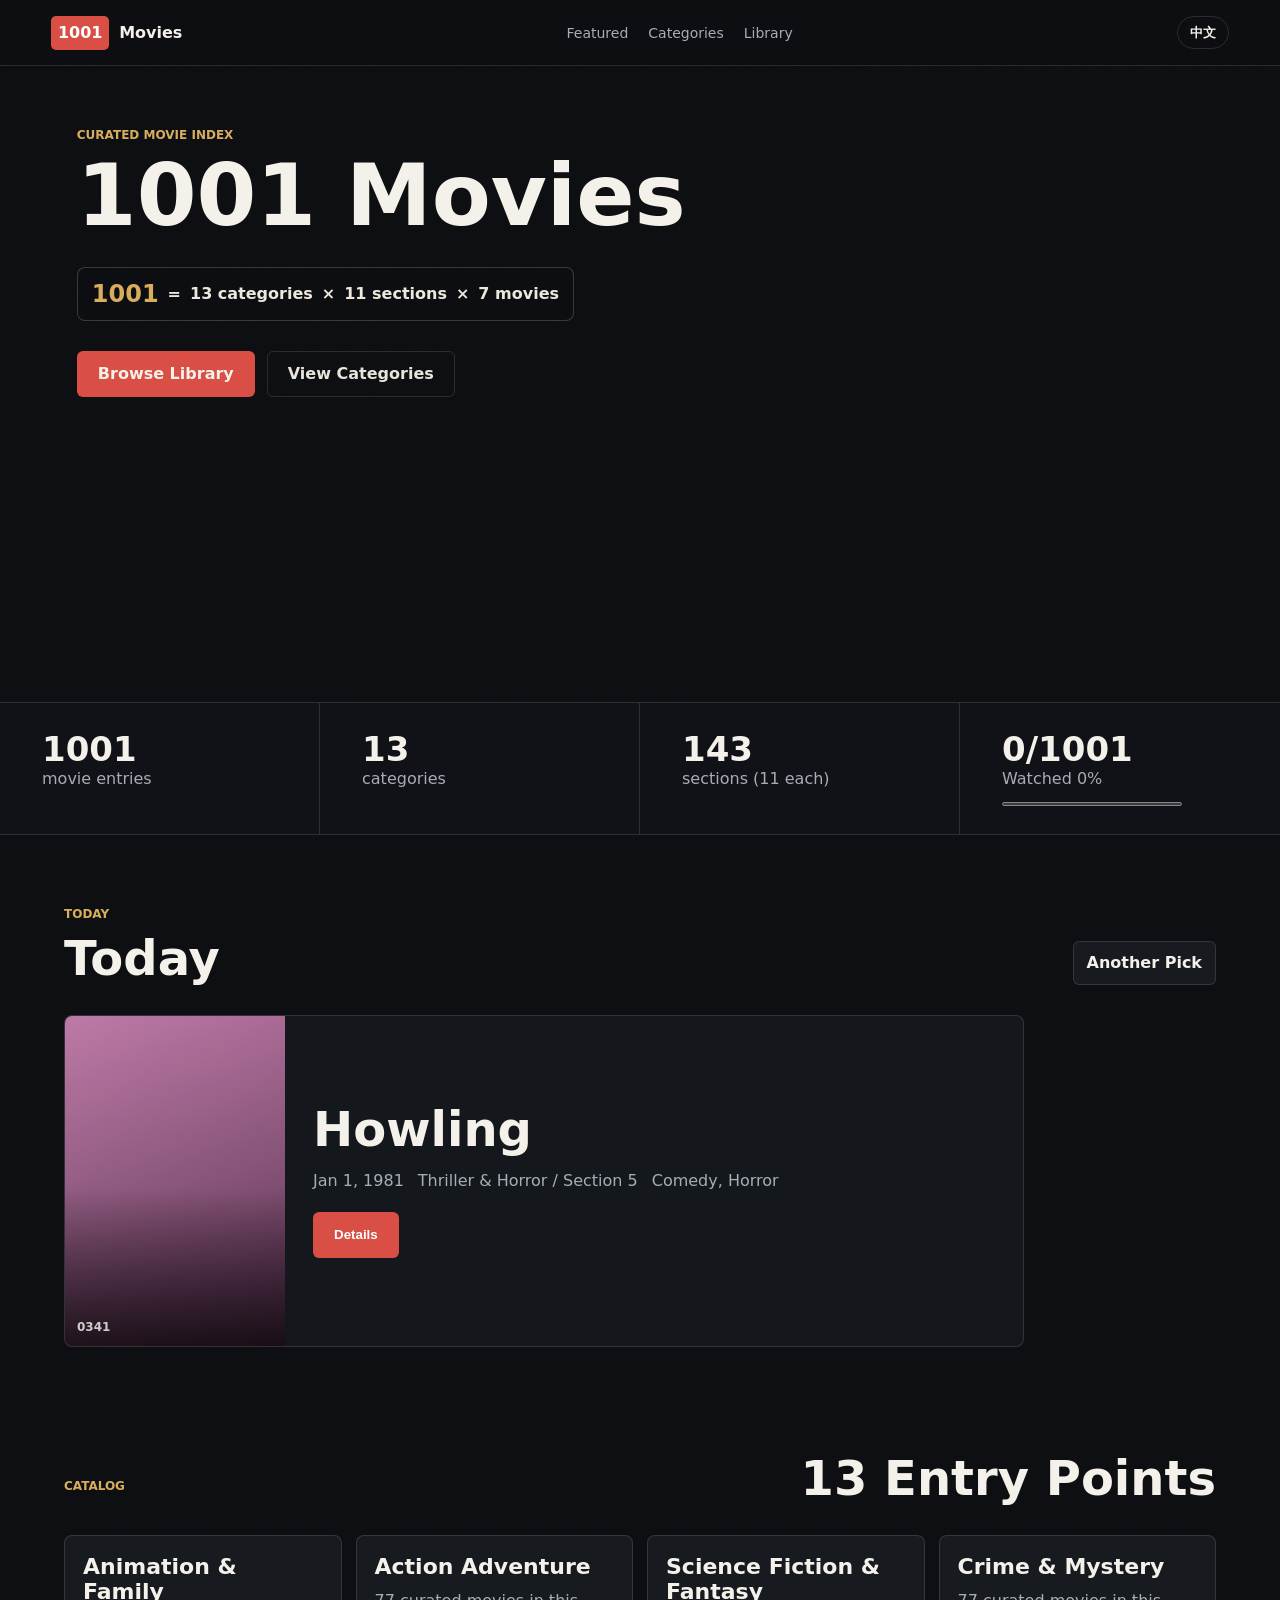
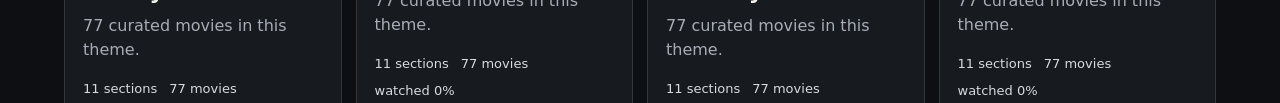
==== en.html @ 093ef38a "Add bilingual movie detail view" ====
<!doctype html>
<html lang="en">
  <head>
    <meta charset="utf-8">
    <meta name="viewport" content="width=device-width, initial-scale=1">
    <meta http-equiv="refresh" content="0; url=index.html?lang=en">
    <title>1001 Movies</title>
    <link rel="canonical" href="index.html?lang=en">
  </head>
  <body>
    <p><a href="index.html?lang=en">Open English version</a></p>
  </body>
</html>
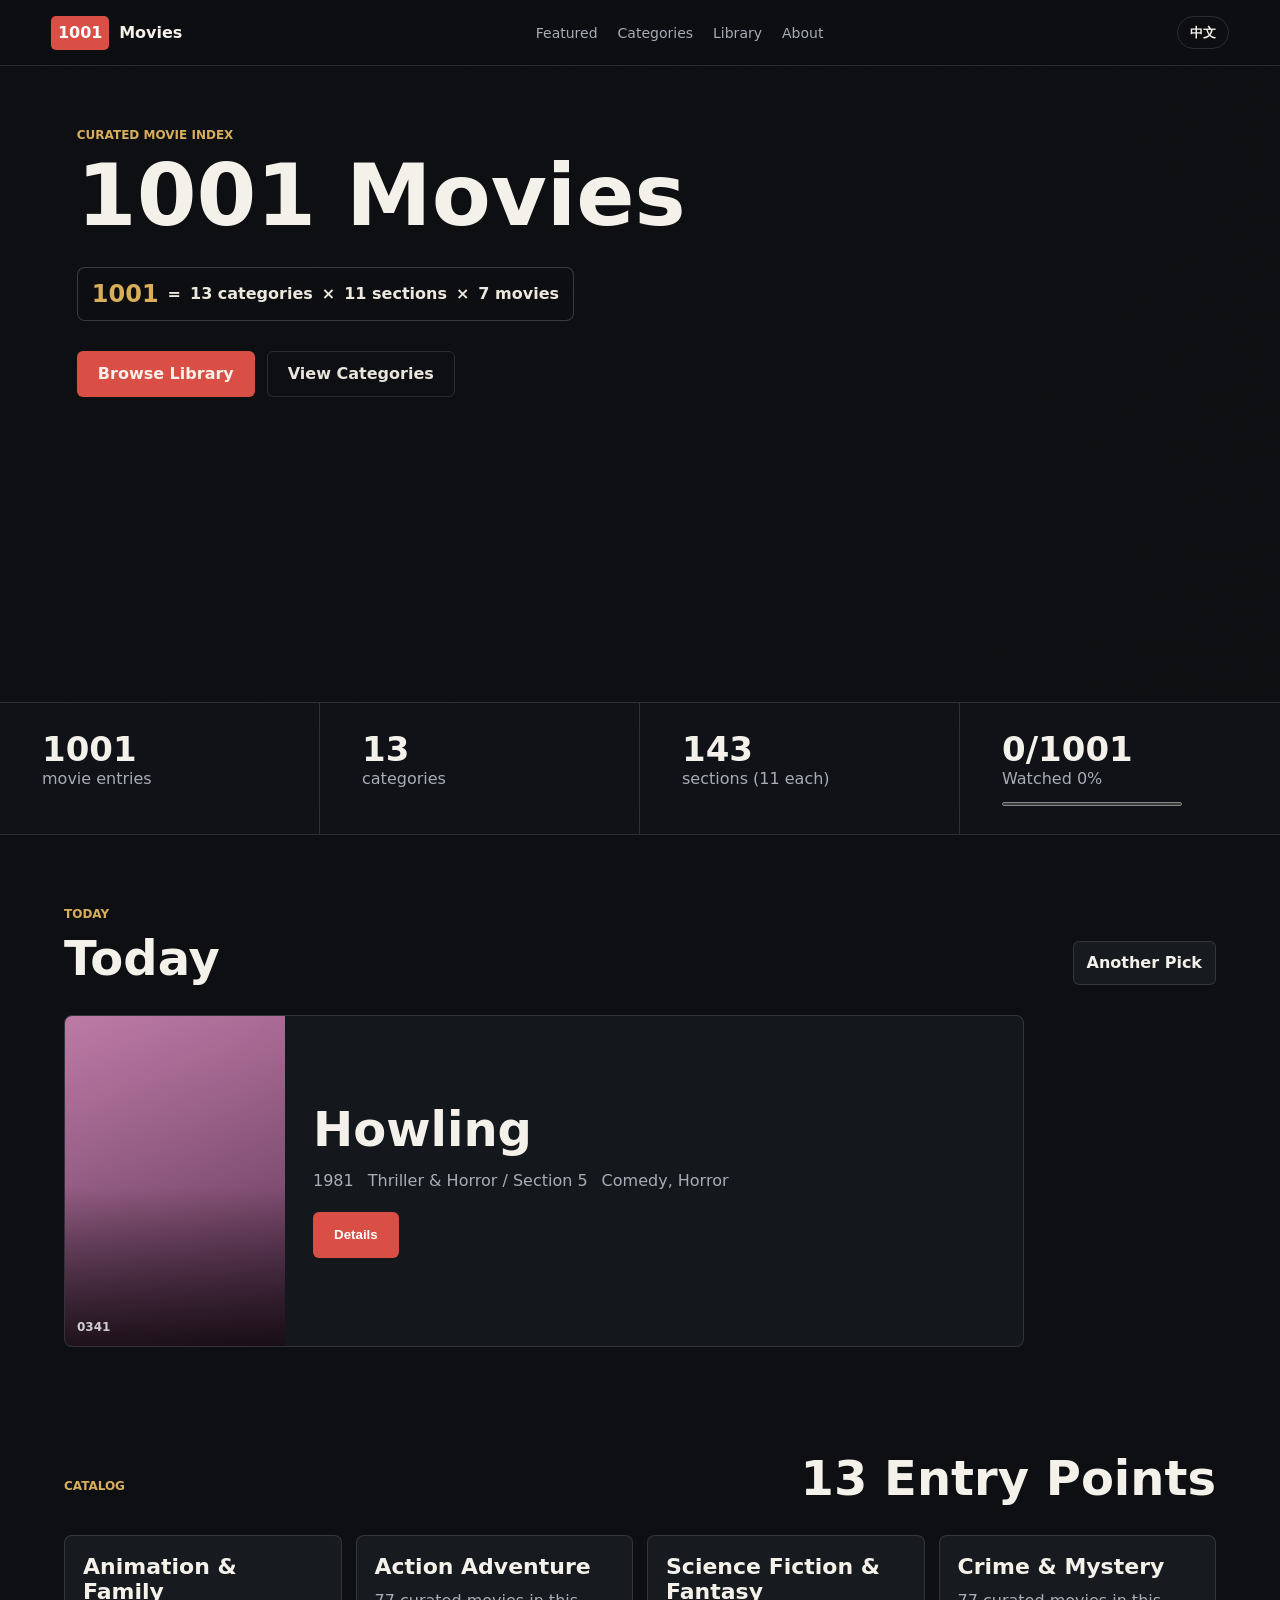
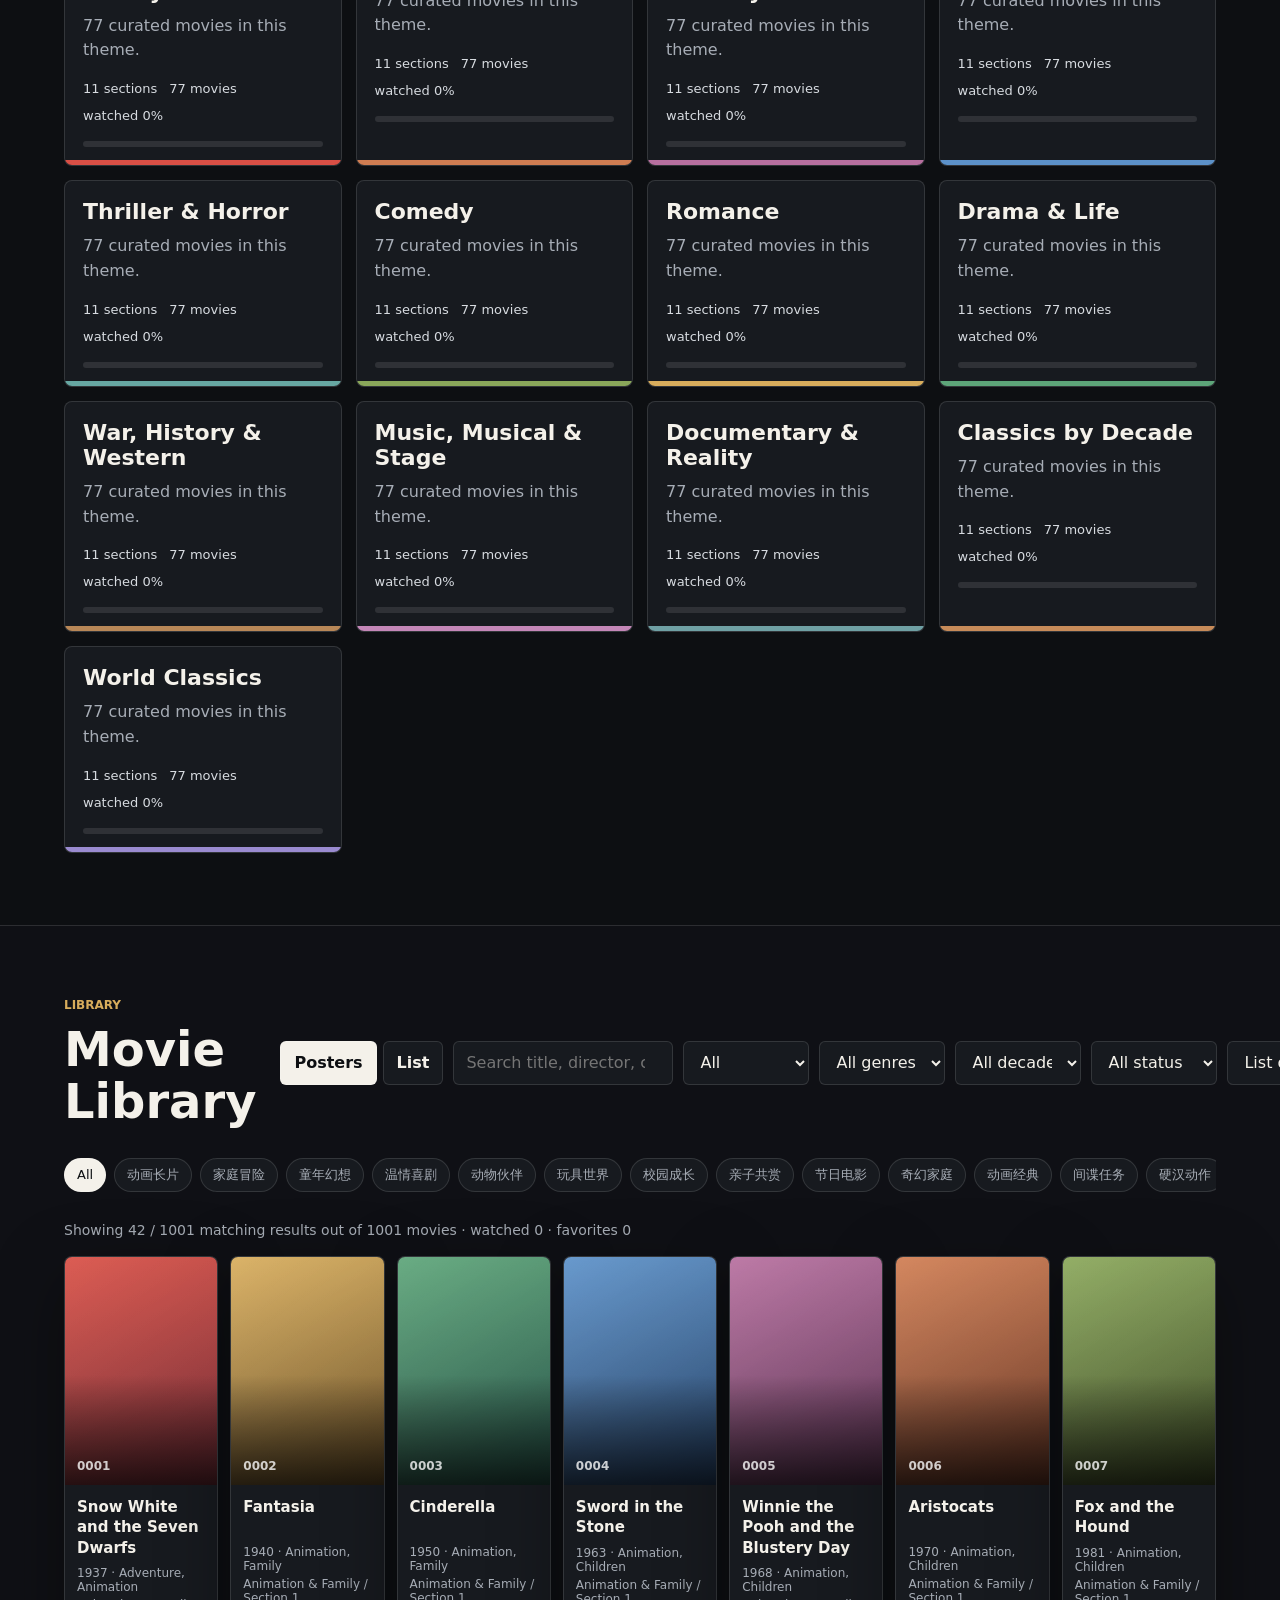
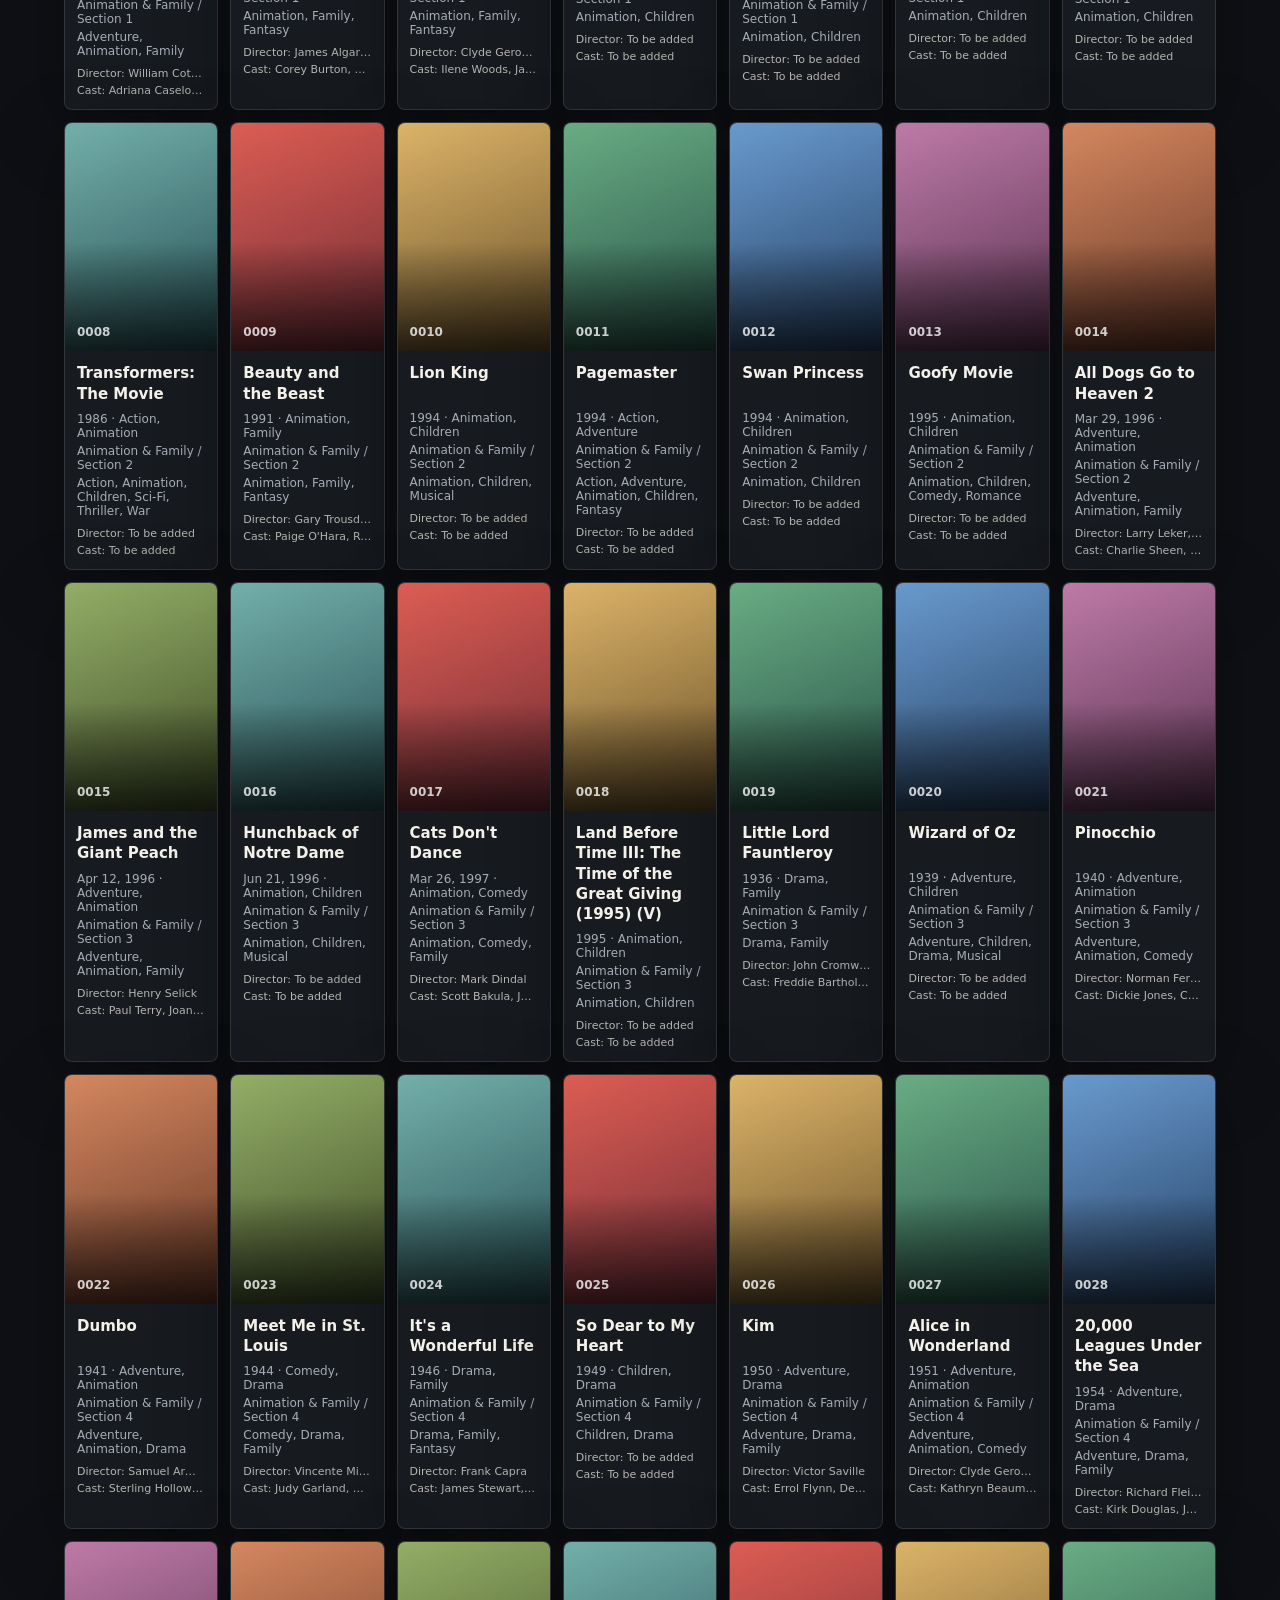
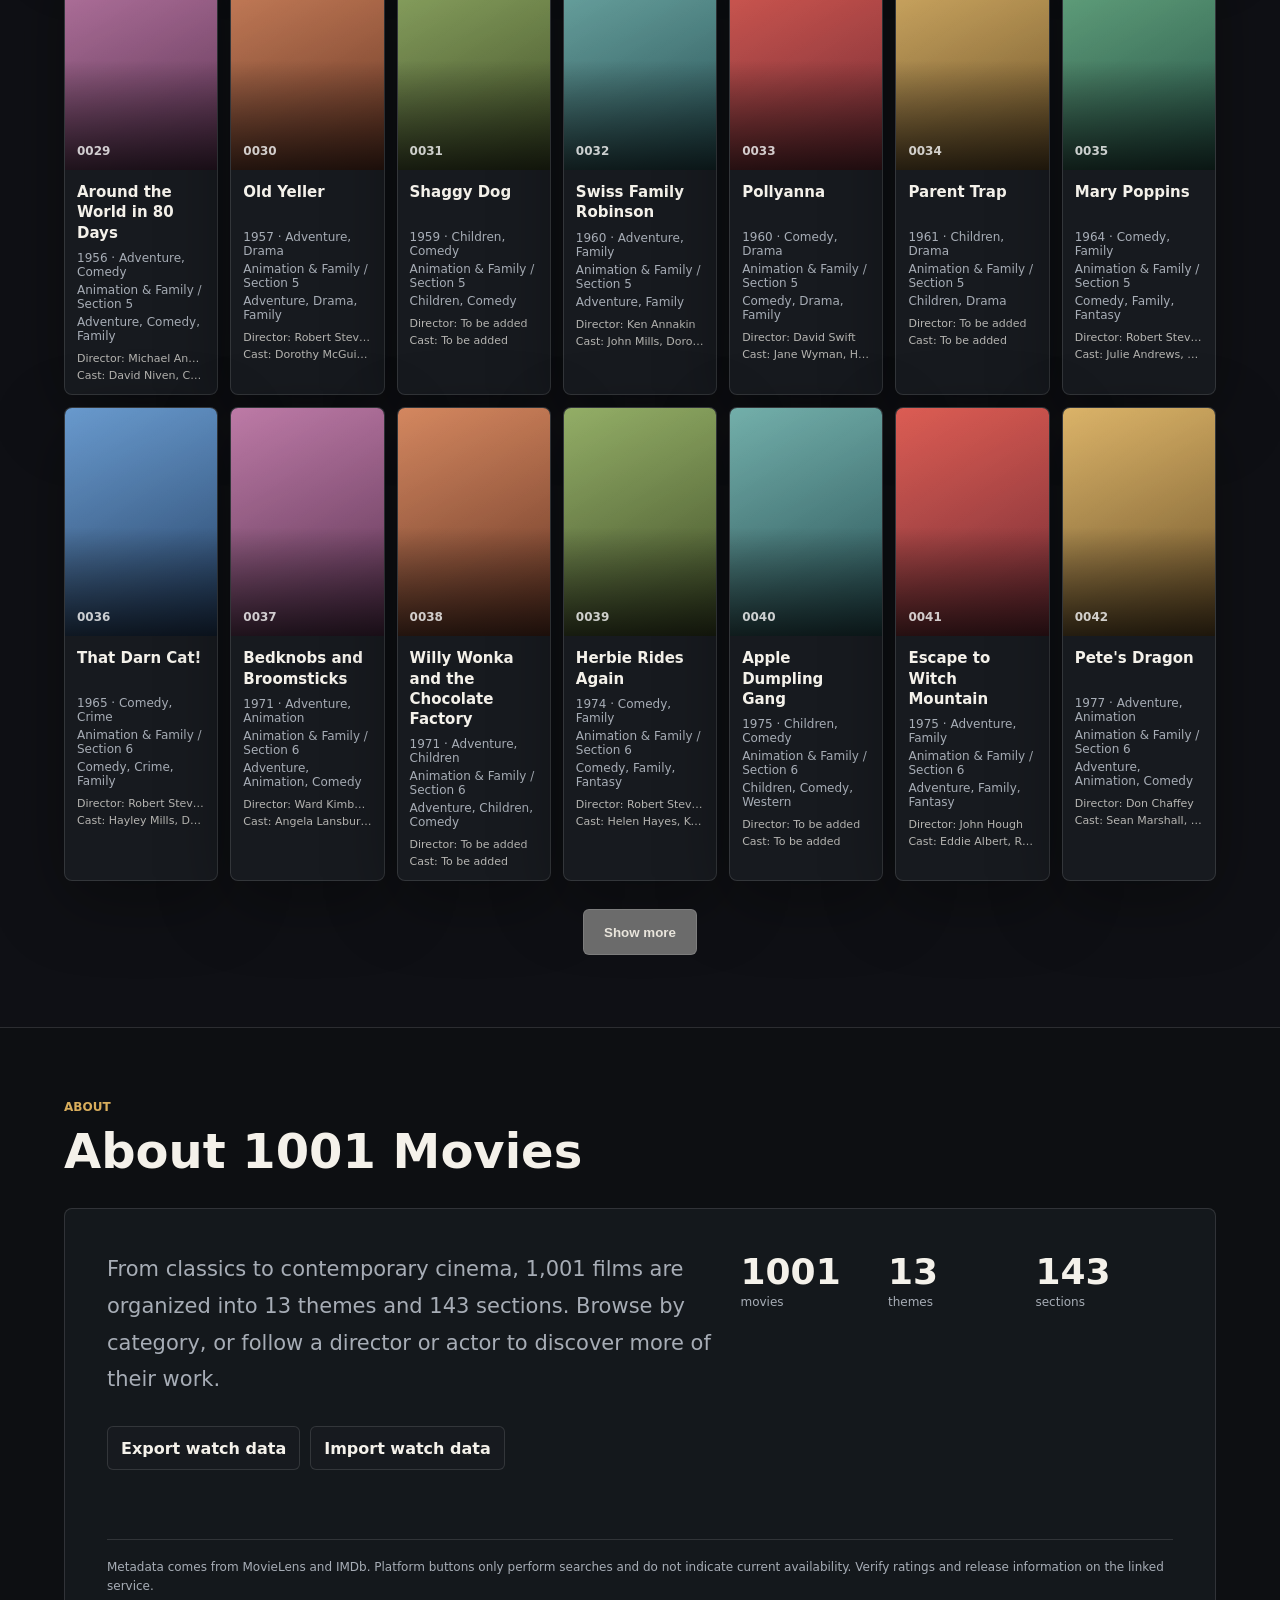
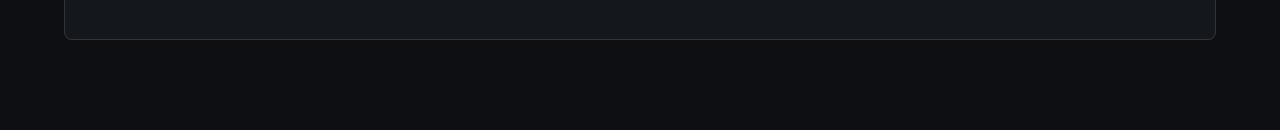
==== commit 9ce13d4d: "Optimize movie site for publishing" ====
--- a/en.html
+++ b/en.html
@@ -3,9 +3,13 @@
   <head>
     <meta charset="utf-8">
     <meta name="viewport" content="width=device-width, initial-scale=1">
+    <meta name="description" content="Browse 1,001 curated movies by theme, director, cast, genre, and decade.">
     <meta http-equiv="refresh" content="0; url=index.html?lang=en">
     <title>1001 Movies</title>
-    <link rel="canonical" href="index.html?lang=en">
+    <link rel="canonical" href="https://xujiann.github.io/1001movies/index.html?lang=en">
+    <link rel="alternate" hreflang="zh-CN" href="https://xujiann.github.io/1001movies/index.html?lang=zh">
+    <link rel="alternate" hreflang="en" href="https://xujiann.github.io/1001movies/index.html?lang=en">
+    <link rel="icon" href="favicon.svg" type="image/svg+xml">
   </head>
   <body>
     <p><a href="index.html?lang=en">Open English version</a></p>
